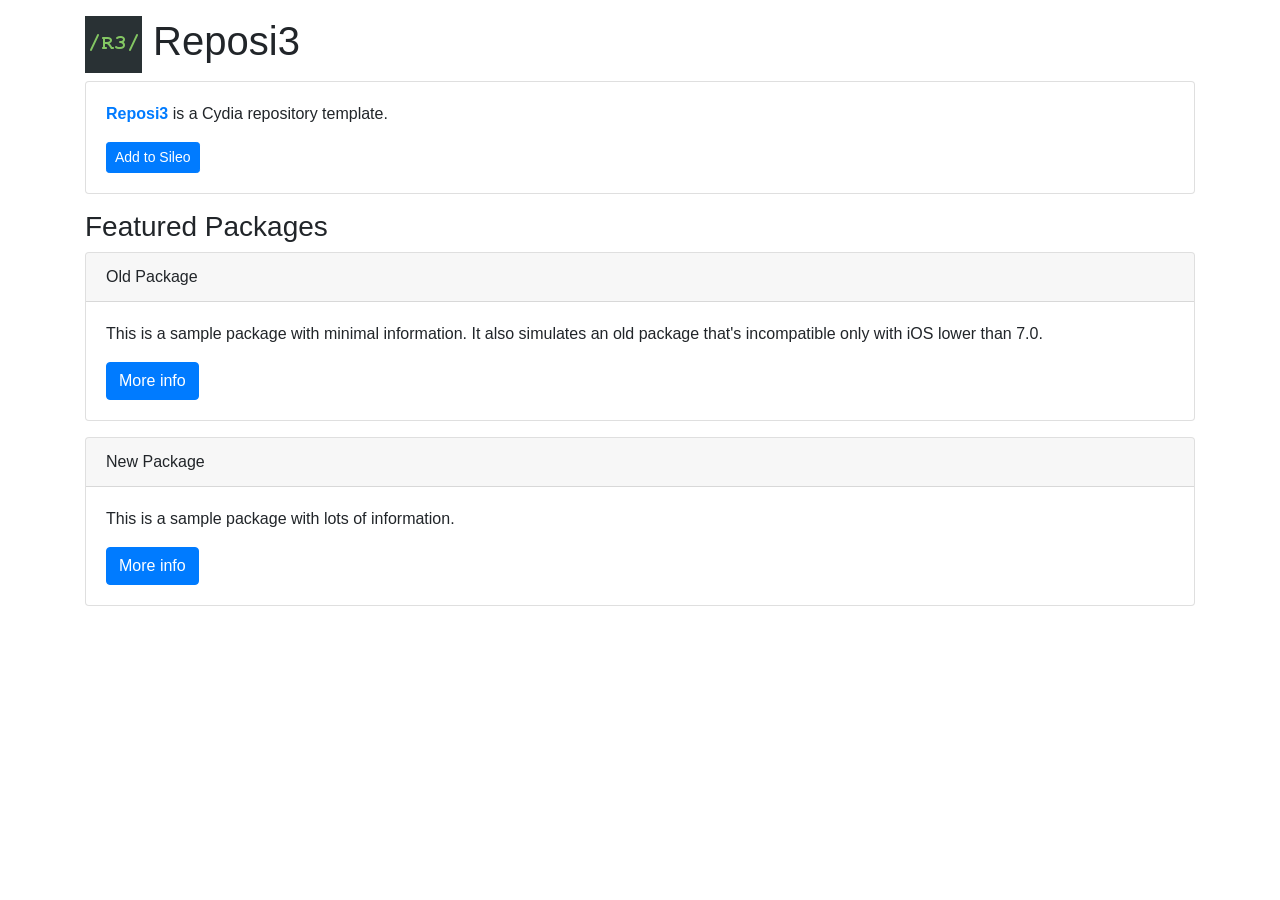
==== index.html @ eff448a6 "update2" ====
<!DOCTYPE html>
<html lang="en">
<head>
  <title>Nct.'s Repo</title>
  <meta charset="utf-8">
  <meta name="viewport" content="width=device-width, initial-scale=1">
  <link rel="stylesheet" href="https://stackpath.bootstrapcdn.com/bootstrap/4.5.0/css/bootstrap.min.css" integrity="sha384-9aIt2nRpC12Uk9gS9baDl411NQApFmC26EwAOH8WgZl5MYYxFfc+NcPb1dKGj7Sk" crossorigin="anonymous">
  <link rel="stylesheet" href="depictions/style.css">
  <script src="https://ajax.googleapis.com/ajax/libs/jquery/2.1.3/jquery.min.js"></script>
</head>
<body>

<div class="container">
	<h1><img src="CydiaIcon.png"> Reposi3</h1>
</div>

<div class="container">
	<div class="card">
		<div class="card-body">
			<p><span class="text-primary"><b>Reposi3</span></b> is a Cydia repository template.</p>
			<a class="btn btn-sm btn-primary" href="sileo://source/https://nctzn0.github.io/repo/">Add to Sileo</a>
		</div>
	</div>
</div>
<p></p>
<div class="container">
  <h3 id="wells" class="page-header">Featured Packages</h3>
</div>

<div class="container">
	<div class="card">
		<div class="card-header">
			Old Package
		</div>
		<div class="card-body">
		  <p class="card-text">This is a sample package with minimal information.
			It also simulates an old package that's incompatible only with iOS lower than 7.0.</p>
			<a class="btn btn-xs btn-primary" href="depictions/?p=com.supermamon.oldpackage">More info</a>
		</div>
	</div>
	<div class="card">
		<div class="card-header">
			New Package
		</div>
		<div class="card-body">
		  <p class="card-text">This is a sample package with lots of information.</p>
		  <a class="btn btn-xs btn-primary" href="depictions/?p=com.supermamon.newpackage">More info</a>
		</div>
	</div>

</div>

</body>
</html>
---- depictions/style.css ----
body {
    margin: 1em;
}
.card {
    margin-bottom: 1em;
}
.thumbnail {
    margin-bottom: 2em;;
}
.list-group {
    margin-bottom: 2em;
}
.disable-hover {
    pointer-events: none;
}
.link-item {
    list-style-type: none;
    padding: 17px 15px;
    display: block;
    color: #4f89bb !important;
    text-align: left;
}
.link-item:hover {
    border: 1px solid #ddd;
    background-color: #f5f5f5;
}

html.can-touch .link-item:hover{ /* disable hover effect when input is touch */
    background-color: #fff;
}

html.can-touch .link-item:active{ /* disable hover effect when input is touch */
    background-color: #f5f5f5;
}

.fa {
    font-size: 16px;
    margin-left: 5px;
    margin-right: 10px;
}

@media (prefers-color-scheme: dark) {
    body {
        background-color: #1f1f1f;
        color: white;
    }

    .card-header {
        background-color: #2f2f2f;
    }
    .card-body {
        background-color: #1f1f1f;
    }
    .jumbotron {
        background-color: #2f2f2f;
    }

    .list-group-item {
        background-color: #1f1f1f;
        border-color:  #2f2f2f;;
    }

    html.can-touch .link-item:hover{ /* disable hover effect when input is touch */
        background-color: #1f1f1f;
    }
    
    html.can-touch .link-item:active{ /* disable hover effect when input is touch */
        background-color: #1f1f1f;
    }

}
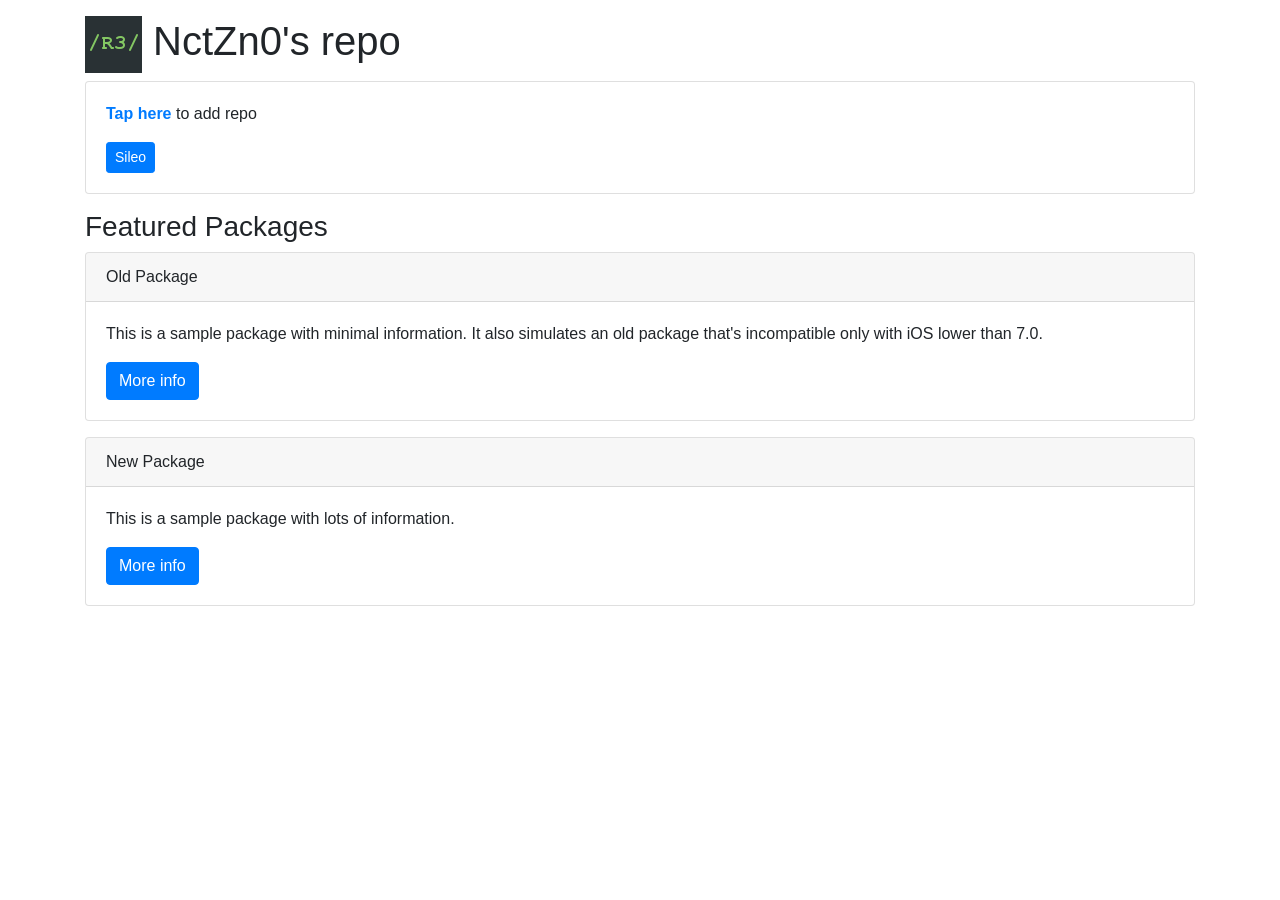
==== commit ded71fe7: "modified:   index.html" ====
--- a/index.html
+++ b/index.html
@@ -1,7 +1,7 @@
 <!DOCTYPE html>
 <html lang="en">
 <head>
-  <title>Nct.'s Repo</title>
+  <title>nctzn0</title>
   <meta charset="utf-8">
   <meta name="viewport" content="width=device-width, initial-scale=1">
   <link rel="stylesheet" href="https://stackpath.bootstrapcdn.com/bootstrap/4.5.0/css/bootstrap.min.css" integrity="sha384-9aIt2nRpC12Uk9gS9baDl411NQApFmC26EwAOH8WgZl5MYYxFfc+NcPb1dKGj7Sk" crossorigin="anonymous">
@@ -11,14 +11,14 @@
 <body>
 
 <div class="container">
-	<h1><img src="CydiaIcon.png"> Reposi3</h1>
+	<h1><img src="CydiaIcon.png"> NctZn0's repo</h1>
 </div>
 
 <div class="container">
 	<div class="card">
 		<div class="card-body">
-			<p><span class="text-primary"><b>Reposi3</span></b> is a Cydia repository template.</p>
-			<a class="btn btn-sm btn-primary" href="sileo://source/https://nctzn0.github.io/repo/">Add to Sileo</a>
+			<p><span class="text-primary"><b>Tap here</span></b> to add repo</p>
+			<a class="btn btn-sm btn-primary" href="sileo://source/https://nctzn0.github.io/">Sileo</a>
 		</div>
 	</div>
 </div>
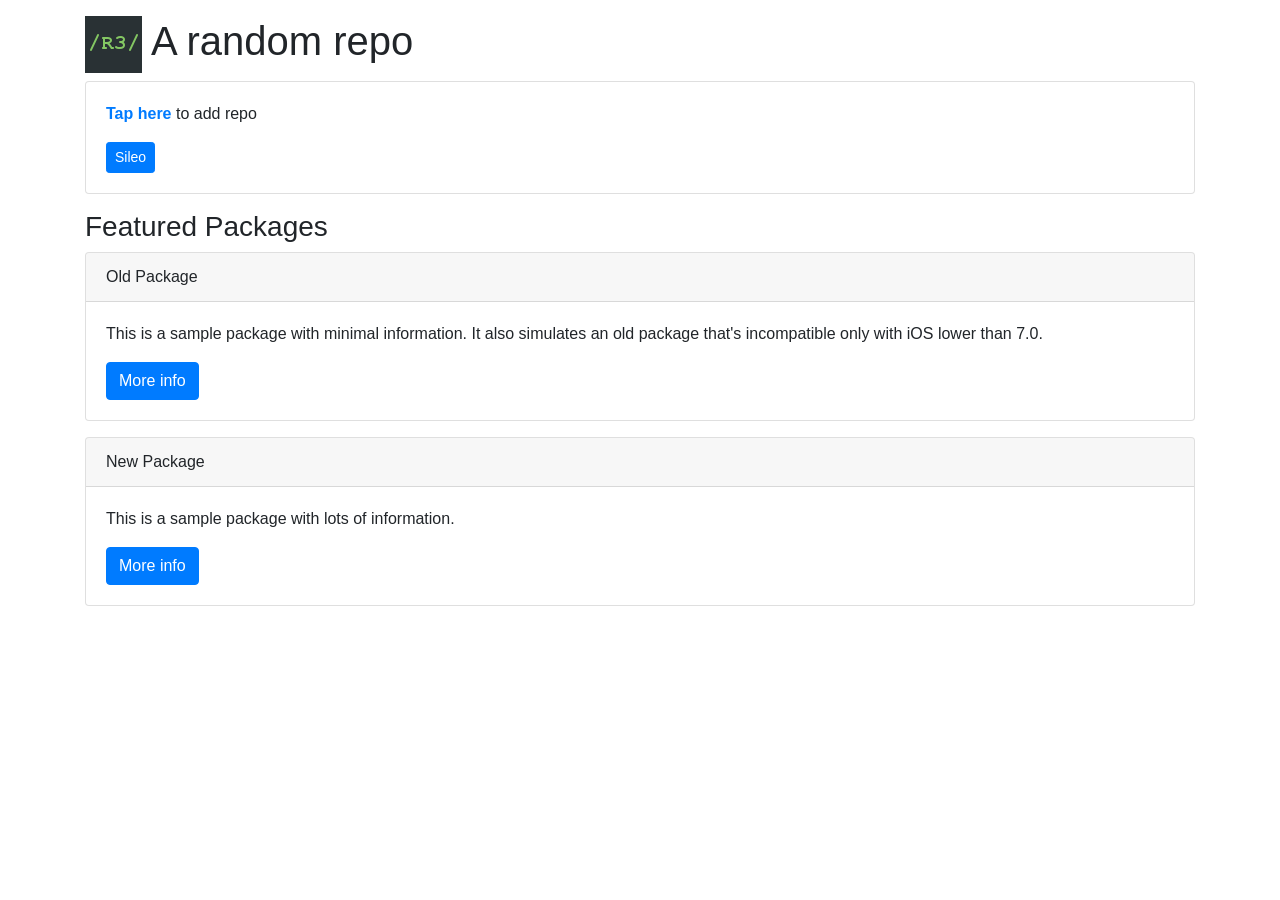
==== commit c0555ed6: "Update index.html" ====
--- a/index.html
+++ b/index.html
@@ -11,7 +11,7 @@
 <body>
 
 <div class="container">
-	<h1><img src="CydiaIcon.png"> NctZn0's repo</h1>
+	<h1><img src="CydiaIcon.png"> A random repo</h1>
 </div>
 
 <div class="container">
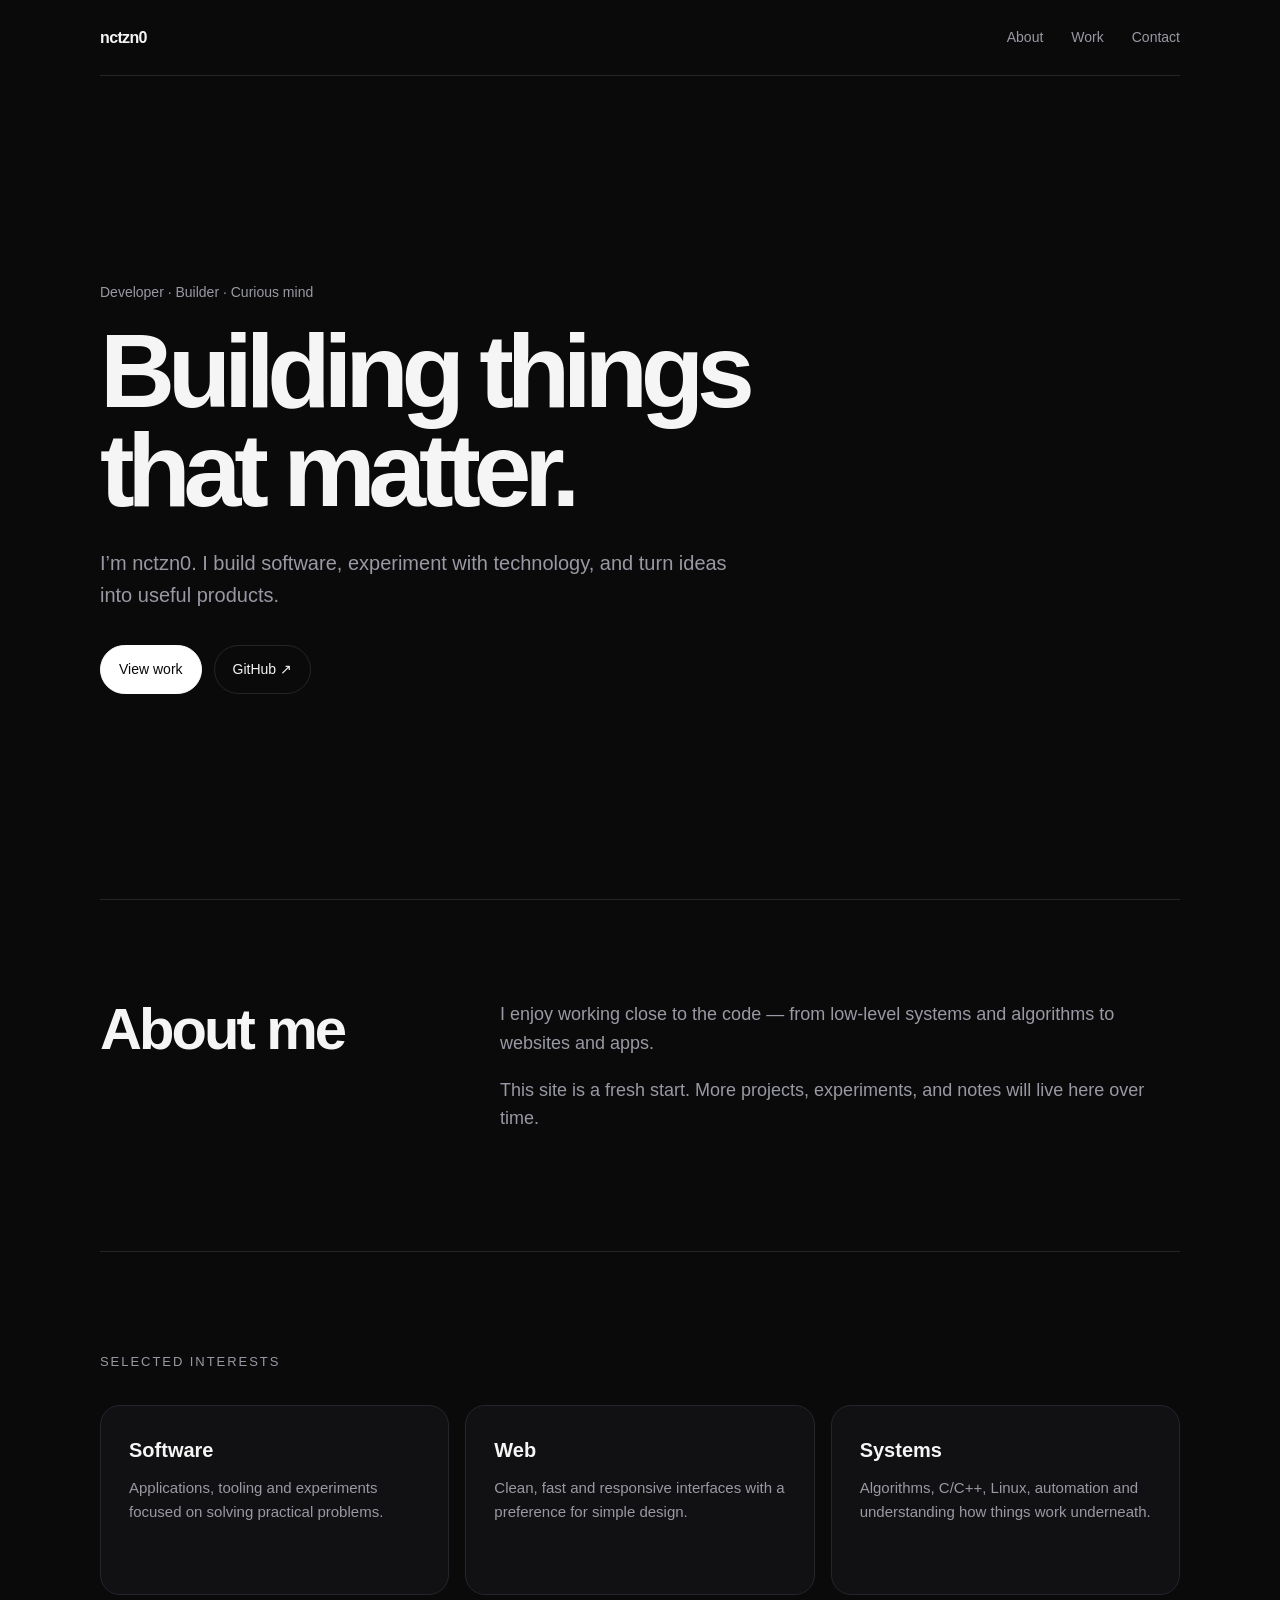
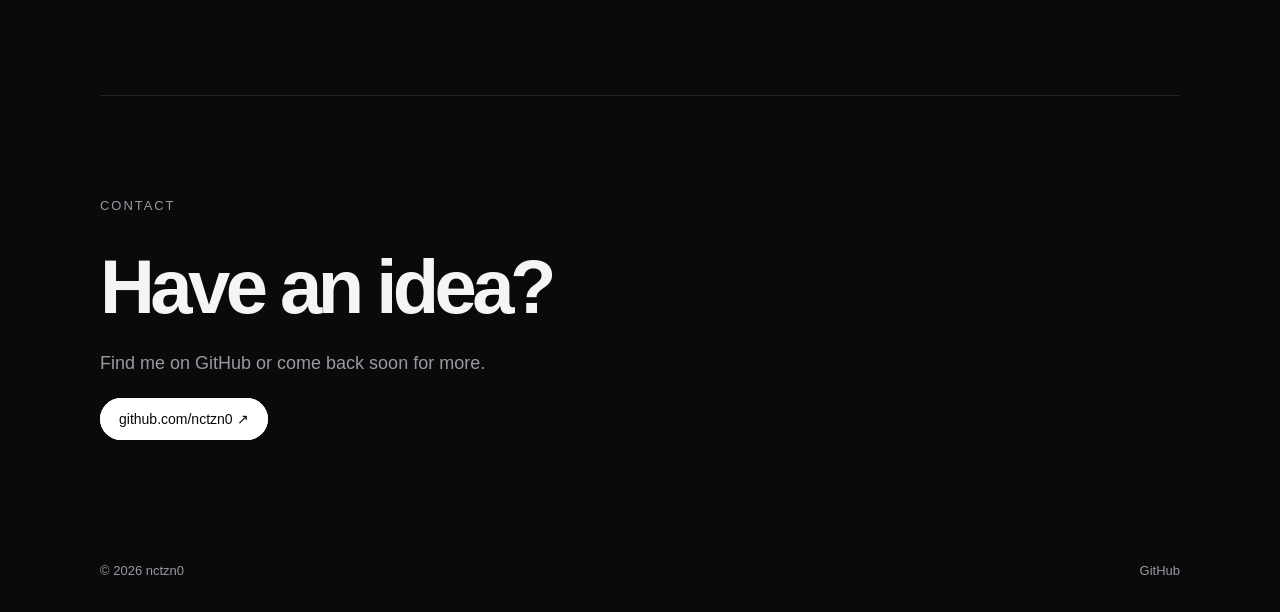
==== commit 9ee2ccac: "Rebuild site as modern developer portfolio" ====
--- a/index.html
+++ b/index.html
@@ -1,54 +1,8 @@
-<!DOCTYPE html>
-<html lang="en">
+<!doctype html>
+<html lang="vi">
 <head>
-  <title>nctzn0</title>
-  <meta charset="utf-8">
-  <meta name="viewport" content="width=device-width, initial-scale=1">
-  <link rel="stylesheet" href="https://stackpath.bootstrapcdn.com/bootstrap/4.5.0/css/bootstrap.min.css" integrity="sha384-9aIt2nRpC12Uk9gS9baDl411NQApFmC26EwAOH8WgZl5MYYxFfc+NcPb1dKGj7Sk" crossorigin="anonymous">
-  <link rel="stylesheet" href="depictions/style.css">
-  <script src="https://ajax.googleapis.com/ajax/libs/jquery/2.1.3/jquery.min.js"></script>
-</head>
-<body>
-
-<div class="container">
-	<h1><img src="CydiaIcon.png"> A random repo</h1>
-</div>
-
-<div class="container">
-	<div class="card">
-		<div class="card-body">
-			<p><span class="text-primary"><b>Tap here</span></b> to add repo</p>
-			<a class="btn btn-sm btn-primary" href="sileo://source/https://nctzn0.github.io/">Sileo</a>
-		</div>
-	</div>
-</div>
-<p></p>
-<div class="container">
-  <h3 id="wells" class="page-header">Featured Packages</h3>
-</div>
-
-<div class="container">
-	<div class="card">
-		<div class="card-header">
-			Old Package
-		</div>
-		<div class="card-body">
-		  <p class="card-text">This is a sample package with minimal information.
-			It also simulates an old package that's incompatible only with iOS lower than 7.0.</p>
-			<a class="btn btn-xs btn-primary" href="depictions/?p=com.supermamon.oldpackage">More info</a>
-		</div>
-	</div>
-	<div class="card">
-		<div class="card-header">
-			New Package
-		</div>
-		<div class="card-body">
-		  <p class="card-text">This is a sample package with lots of information.</p>
-		  <a class="btn btn-xs btn-primary" href="depictions/?p=com.supermamon.newpackage">More info</a>
-		</div>
-	</div>
-
-</div>
-
-</body>
-</html>
+<meta charset="utf-8"><meta name="viewport" content="width=device-width,initial-scale=1">
+<meta name="description" content="nctzn0 — developer portfolio"><title>nctzn0 — Developer</title>
+<style>
+:root{--bg:#0a0a0b;--surface:#111114;--text:#f5f5f5;--muted:#9999a3;--line:#25252b}*{box-sizing:border-box}html{scroll-behavior:smooth}body{margin:0;background:var(--bg);color:var(--text);font-family:Inter,-apple-system,BlinkMacSystemFont,"Segoe UI",sans-serif;line-height:1.6}a{color:inherit;text-decoration:none}.wrap{width:min(1080px,calc(100% - 40px));margin:auto}nav{height:76px;display:flex;align-items:center;justify-content:space-between;border-bottom:1px solid var(--line)}.logo{font-weight:800;letter-spacing:-.04em}.links{display:flex;gap:28px;color:var(--muted);font-size:14px}.links a:hover{color:var(--text)}.hero{min-height:calc(100vh - 77px);display:flex;align-items:center;padding:80px 0}.eyebrow{color:var(--muted);font-size:14px;margin-bottom:18px}.hero h1{font-size:clamp(52px,9vw,104px);line-height:.95;letter-spacing:-.07em;margin:0 0 28px;max-width:900px}.hero p{font-size:20px;color:var(--muted);max-width:650px;margin:0 0 34px}.buttons{display:flex;gap:12px;flex-wrap:wrap}.btn{padding:12px 18px;border:1px solid var(--line);border-radius:999px;font-size:14px;transition:.2s}.btn.primary{background:#fff;color:#09090a;border-color:#fff}.btn:hover{transform:translateY(-2px)}section{padding:100px 0;border-top:1px solid var(--line)}.label{font-size:13px;color:var(--muted);text-transform:uppercase;letter-spacing:.15em;margin-bottom:32px}.grid{display:grid;grid-template-columns:repeat(3,1fr);gap:16px}.card{background:var(--surface);border:1px solid var(--line);border-radius:20px;padding:28px;min-height:190px}.card h3{margin:0 0 10px;font-size:20px}.card p{margin:0;color:var(--muted);font-size:15px}.about{display:grid;grid-template-columns:1fr 2fr;gap:60px}.about h2{font-size:clamp(32px,5vw,58px);line-height:1;letter-spacing:-.05em;margin:0}.about p{font-size:18px;color:var(--muted);margin:0 0 18px}footer{padding:30px 0;color:var(--muted);font-size:13px;display:flex;justify-content:space-between}.social{display:flex;gap:20px}.social a:hover{color:var(--text)}@media(max-width:720px){.links{display:none}.hero{padding:60px 0}.hero p{font-size:17px}.grid,.about{grid-template-columns:1fr}section{padding:70px 0}.about{gap:28px}footer{gap:20px;flex-direction:column}}
+</style></head><body><div class="wrap"><nav><a class="logo" href="#">nctzn0</a><div class="links"><a href="#about">About</a><a href="#work">Work</a><a href="#contact">Contact</a></div></nav><main><section class="hero" style="border-top:0"><div><div class="eyebrow">Developer · Builder · Curious mind</div><h1>Building things<br>that matter.</h1><p>I’m nctzn0. I build software, experiment with technology, and turn ideas into useful products.</p><div class="buttons"><a class="btn primary" href="#work">View work</a><a class="btn" href="https://github.com/nctzn0">GitHub ↗</a></div></div></section><section id="about"><div class="about"><h2>About me</h2><div><p>I enjoy working close to the code — from low-level systems and algorithms to websites and apps.</p><p>This site is a fresh start. More projects, experiments, and notes will live here over time.</p></div></div></section><section id="work"><div class="label">Selected interests</div><div class="grid"><article class="card"><h3>Software</h3><p>Applications, tooling and experiments focused on solving practical problems.</p></article><article class="card"><h3>Web</h3><p>Clean, fast and responsive interfaces with a preference for simple design.</p></article><article class="card"><h3>Systems</h3><p>Algorithms, C/C++, Linux, automation and understanding how things work underneath.</p></article></div></section><section id="contact"><div class="label">Contact</div><h2 style="font-size:clamp(38px,7vw,76px);line-height:1;letter-spacing:-.06em;margin:0 0 24px">Have an idea?</h2><p style="color:var(--muted);font-size:18px;margin:0 0 28px">Find me on GitHub or come back soon for more.</p><a class="btn primary" href="https://github.com/nctzn0">github.com/nctzn0 ↗</a></section></main><footer><span>© 2026 nctzn0</span><div class="social"><a href="https://github.com/nctzn0">GitHub</a></div></footer></div></body></html>
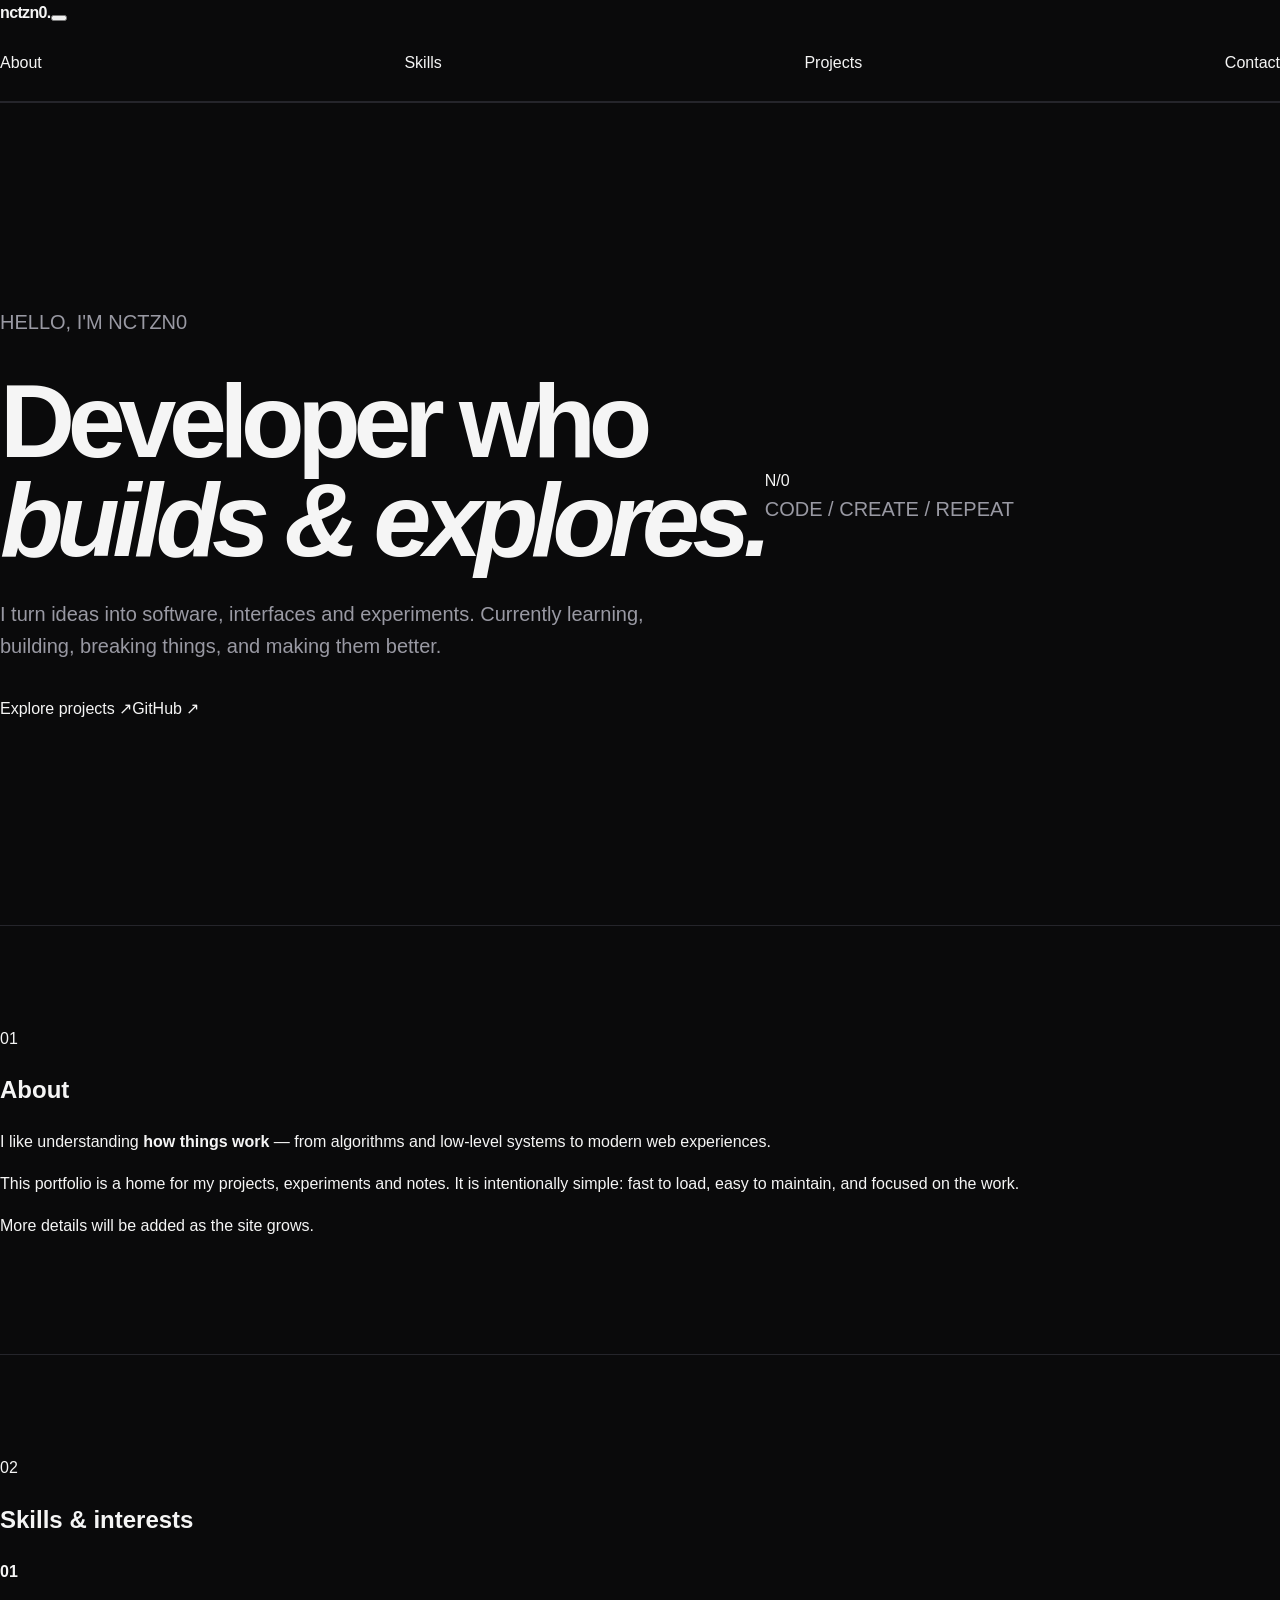
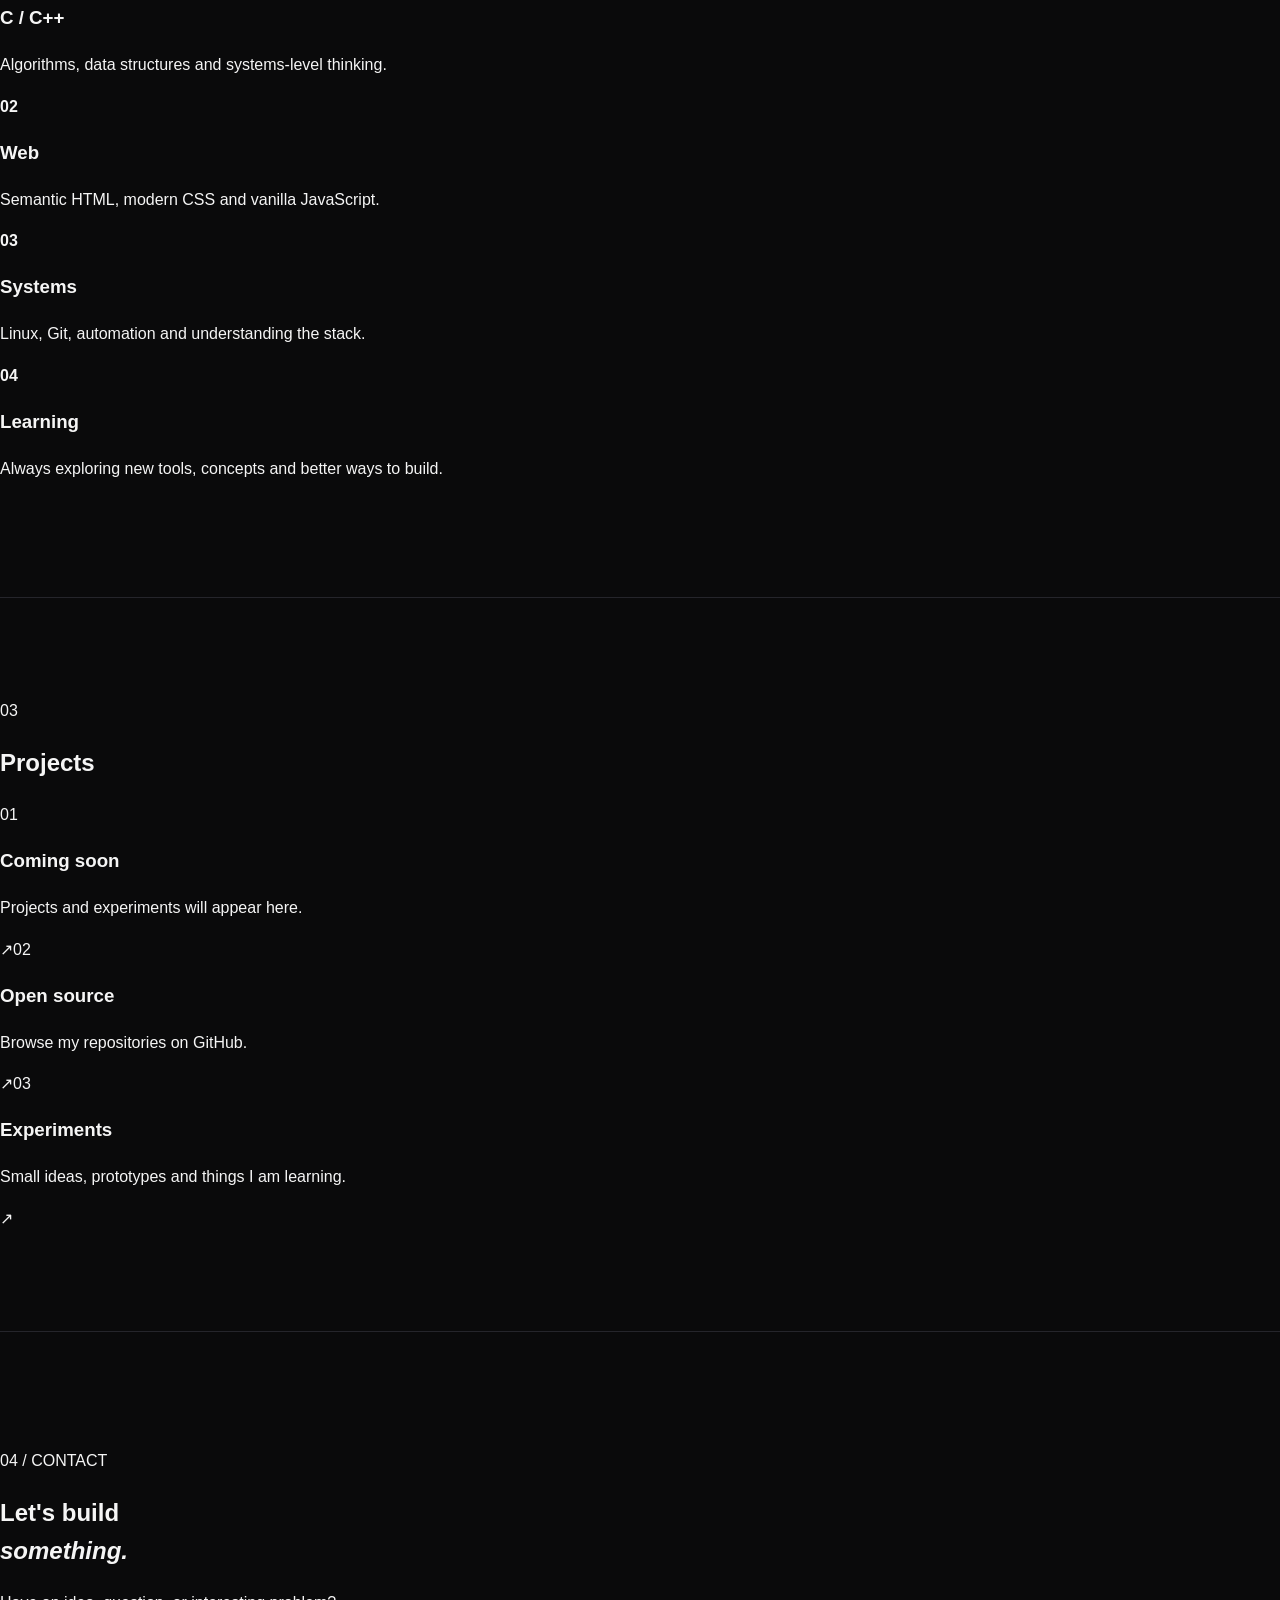
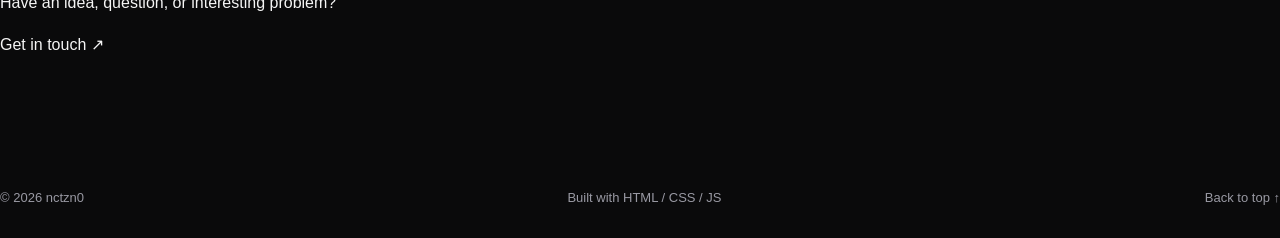
==== commit e9d43f74: "Build portfolio prototype homepage" ====
--- a/index.html
+++ b/index.html
@@ -1,8 +1,20 @@
 <!doctype html>
-<html lang="vi">
+<html lang="en">
 <head>
 <meta charset="utf-8"><meta name="viewport" content="width=device-width,initial-scale=1">
 <meta name="description" content="nctzn0 — developer portfolio"><title>nctzn0 — Developer</title>
-<style>
-:root{--bg:#0a0a0b;--surface:#111114;--text:#f5f5f5;--muted:#9999a3;--line:#25252b}*{box-sizing:border-box}html{scroll-behavior:smooth}body{margin:0;background:var(--bg);color:var(--text);font-family:Inter,-apple-system,BlinkMacSystemFont,"Segoe UI",sans-serif;line-height:1.6}a{color:inherit;text-decoration:none}.wrap{width:min(1080px,calc(100% - 40px));margin:auto}nav{height:76px;display:flex;align-items:center;justify-content:space-between;border-bottom:1px solid var(--line)}.logo{font-weight:800;letter-spacing:-.04em}.links{display:flex;gap:28px;color:var(--muted);font-size:14px}.links a:hover{color:var(--text)}.hero{min-height:calc(100vh - 77px);display:flex;align-items:center;padding:80px 0}.eyebrow{color:var(--muted);font-size:14px;margin-bottom:18px}.hero h1{font-size:clamp(52px,9vw,104px);line-height:.95;letter-spacing:-.07em;margin:0 0 28px;max-width:900px}.hero p{font-size:20px;color:var(--muted);max-width:650px;margin:0 0 34px}.buttons{display:flex;gap:12px;flex-wrap:wrap}.btn{padding:12px 18px;border:1px solid var(--line);border-radius:999px;font-size:14px;transition:.2s}.btn.primary{background:#fff;color:#09090a;border-color:#fff}.btn:hover{transform:translateY(-2px)}section{padding:100px 0;border-top:1px solid var(--line)}.label{font-size:13px;color:var(--muted);text-transform:uppercase;letter-spacing:.15em;margin-bottom:32px}.grid{display:grid;grid-template-columns:repeat(3,1fr);gap:16px}.card{background:var(--surface);border:1px solid var(--line);border-radius:20px;padding:28px;min-height:190px}.card h3{margin:0 0 10px;font-size:20px}.card p{margin:0;color:var(--muted);font-size:15px}.about{display:grid;grid-template-columns:1fr 2fr;gap:60px}.about h2{font-size:clamp(32px,5vw,58px);line-height:1;letter-spacing:-.05em;margin:0}.about p{font-size:18px;color:var(--muted);margin:0 0 18px}footer{padding:30px 0;color:var(--muted);font-size:13px;display:flex;justify-content:space-between}.social{display:flex;gap:20px}.social a:hover{color:var(--text)}@media(max-width:720px){.links{display:none}.hero{padding:60px 0}.hero p{font-size:17px}.grid,.about{grid-template-columns:1fr}section{padding:70px 0}.about{gap:28px}footer{gap:20px;flex-direction:column}}
-</style></head><body><div class="wrap"><nav><a class="logo" href="#">nctzn0</a><div class="links"><a href="#about">About</a><a href="#work">Work</a><a href="#contact">Contact</a></div></nav><main><section class="hero" style="border-top:0"><div><div class="eyebrow">Developer · Builder · Curious mind</div><h1>Building things<br>that matter.</h1><p>I’m nctzn0. I build software, experiment with technology, and turn ideas into useful products.</p><div class="buttons"><a class="btn primary" href="#work">View work</a><a class="btn" href="https://github.com/nctzn0">GitHub ↗</a></div></div></section><section id="about"><div class="about"><h2>About me</h2><div><p>I enjoy working close to the code — from low-level systems and algorithms to websites and apps.</p><p>This site is a fresh start. More projects, experiments, and notes will live here over time.</p></div></div></section><section id="work"><div class="label">Selected interests</div><div class="grid"><article class="card"><h3>Software</h3><p>Applications, tooling and experiments focused on solving practical problems.</p></article><article class="card"><h3>Web</h3><p>Clean, fast and responsive interfaces with a preference for simple design.</p></article><article class="card"><h3>Systems</h3><p>Algorithms, C/C++, Linux, automation and understanding how things work underneath.</p></article></div></section><section id="contact"><div class="label">Contact</div><h2 style="font-size:clamp(38px,7vw,76px);line-height:1;letter-spacing:-.06em;margin:0 0 24px">Have an idea?</h2><p style="color:var(--muted);font-size:18px;margin:0 0 28px">Find me on GitHub or come back soon for more.</p><a class="btn primary" href="https://github.com/nctzn0">github.com/nctzn0 ↗</a></section></main><footer><span>© 2026 nctzn0</span><div class="social"><a href="https://github.com/nctzn0">GitHub</a></div></footer></div></body></html>+<link rel="preconnect" href="https://fonts.googleapis.com"><link rel="preconnect" href="https://fonts.gstatic.com" crossorigin>
+<link href="https://fonts.googleapis.com/css2?family=DM+Sans:wght@400;500;600;700&family=Space+Mono:wght@400;700&display=swap" rel="stylesheet">
+<link rel="stylesheet" href="assets/css/style.css">
+</head>
+<body>
+<div class="noise"></div>
+<header class="site-header"><div class="container nav"><a class="logo" href="#top">nctzn0<span>.</span></a><button class="menu" aria-label="Toggle menu" aria-expanded="false"><i></i><i></i></button><nav class="nav-links"><a href="#about">About</a><a href="#skills">Skills</a><a href="#projects">Projects</a><a href="#contact">Contact</a></nav></div></header>
+<main id="top">
+<section class="hero container"><div class="hero-copy"><p class="kicker">HELLO, I'M NCTZN0</p><h1>Developer who<br><em>builds & explores.</em></h1><p class="lead">I turn ideas into software, interfaces and experiments. Currently learning, building, breaking things, and making them better.</p><div class="hero-actions"><a class="button button-main" href="#projects">Explore projects <span>↗</span></a><a class="text-link" href="https://github.com/nctzn0">GitHub <span>↗</span></a></div></div><div class="hero-mark"><div class="orbit orbit-a"></div><div class="orbit orbit-b"></div><div class="mark">N<span>/</span>0</div><p>CODE / CREATE / REPEAT</p></div></section>
+<section id="about" class="section container"><div class="section-head"><span>01</span><h2>About</h2></div><div class="about-grid"><p class="big-copy">I like understanding <strong>how things work</strong> — from algorithms and low-level systems to modern web experiences.</p><div class="about-text"><p>This portfolio is a home for my projects, experiments and notes. It is intentionally simple: fast to load, easy to maintain, and focused on the work.</p><p>More details will be added as the site grows.</p></div></div></section>
+<section id="skills" class="section container"><div class="section-head"><span>02</span><h2>Skills & interests</h2></div><div class="skill-grid"><article><b>01</b><h3>C / C++</h3><p>Algorithms, data structures and systems-level thinking.</p></article><article><b>02</b><h3>Web</h3><p>Semantic HTML, modern CSS and vanilla JavaScript.</p></article><article><b>03</b><h3>Systems</h3><p>Linux, Git, automation and understanding the stack.</p></article><article><b>04</b><h3>Learning</h3><p>Always exploring new tools, concepts and better ways to build.</p></article></div></section>
+<section id="projects" class="section container"><div class="section-head"><span>03</span><h2>Projects</h2></div><div class="project-list"><a class="project" href="https://github.com/nctzn0"><span class="project-num">01</span><div><h3>Coming soon</h3><p>Projects and experiments will appear here.</p></div><span class="arrow">↗</span></a><a class="project" href="https://github.com/nctzn0"><span class="project-num">02</span><div><h3>Open source</h3><p>Browse my repositories on GitHub.</p></div><span class="arrow">↗</span></a><a class="project" href="https://github.com/nctzn0"><span class="project-num">03</span><div><h3>Experiments</h3><p>Small ideas, prototypes and things I am learning.</p></div><span class="arrow">↗</span></a></div></section>
+<section id="contact" class="contact container"><p class="kicker">04 / CONTACT</p><h2>Let's build<br><em>something.</em></h2><p>Have an idea, question, or interesting problem?</p><a class="button button-main" href="https://github.com/nctzn0">Get in touch <span>↗</span></a></section>
+</main><footer class="container"><span>© 2026 nctzn0</span><span>Built with HTML / CSS / JS</span><a href="#top">Back to top ↑</a></footer>
+<script src="assets/js/main.js"></script></body></html>
--- a/assets/css/style.css
+++ b/assets/css/style.css
@@ -0,0 +1 @@
+:root{--bg:#0a0a0b;--surface:#111114;--text:#f5f5f5;--muted:#9999a3;--line:#25252b}*{box-sizing:border-box}html{scroll-behavior:smooth}body{margin:0;background:var(--bg);color:var(--text);font-family:Inter,-apple-system,BlinkMacSystemFont,"Segoe UI",sans-serif;line-height:1.6}a{color:inherit;text-decoration:none}.wrap{width:min(1080px,calc(100% - 40px));margin:auto}nav{height:76px;display:flex;align-items:center;justify-content:space-between;border-bottom:1px solid var(--line)}.logo{font-weight:800;letter-spacing:-.04em}.links{display:flex;gap:28px;color:var(--muted);font-size:14px}.links a:hover{color:var(--text)}.hero{min-height:calc(100vh - 77px);display:flex;align-items:center;padding:80px 0}.eyebrow{color:var(--muted);font-size:14px;margin-bottom:18px}.hero h1{font-size:clamp(52px,9vw,104px);line-height:.95;letter-spacing:-.07em;margin:0 0 28px}.hero p{font-size:20px;color:var(--muted);max-width:650px;margin:0 0 34px}.buttons{display:flex;gap:12px;flex-wrap:wrap}.btn{padding:12px 18px;border:1px solid var(--line);border-radius:999px;font-size:14px;transition:.2s}.btn.primary{background:#fff;color:#09090a;border-color:#fff}.btn:hover{transform:translateY(-2px)}section{padding:100px 0;border-top:1px solid var(--line)}.label{font-size:13px;color:var(--muted);text-transform:uppercase;letter-spacing:.15em;margin-bottom:32px}.grid{display:grid;grid-template-columns:repeat(3,1fr);gap:16px}.card{background:var(--surface);border:1px solid var(--line);border-radius:20px;padding:28px;min-height:190px}.card h3{margin:0 0 10px;font-size:20px}.card p{margin:0;color:var(--muted);font-size:15px}.about{display:grid;grid-template-columns:1fr 2fr;gap:60px}.about h2{font-size:clamp(32px,5vw,58px);line-height:1;letter-spacing:-.05em;margin:0}.about p{font-size:18px;color:var(--muted);margin:0 0 18px}footer{padding:30px 0;color:var(--muted);font-size:13px;display:flex;justify-content:space-between}.social{display:flex;gap:20px}.social a:hover{color:var(--text)}@media(max-width:720px){.links{display:none}.hero{padding:60px 0}.hero p{font-size:17px}.grid,.about{grid-template-columns:1fr}section{padding:70px 0}.about{gap:28px}footer{gap:20px;flex-direction:column}}
